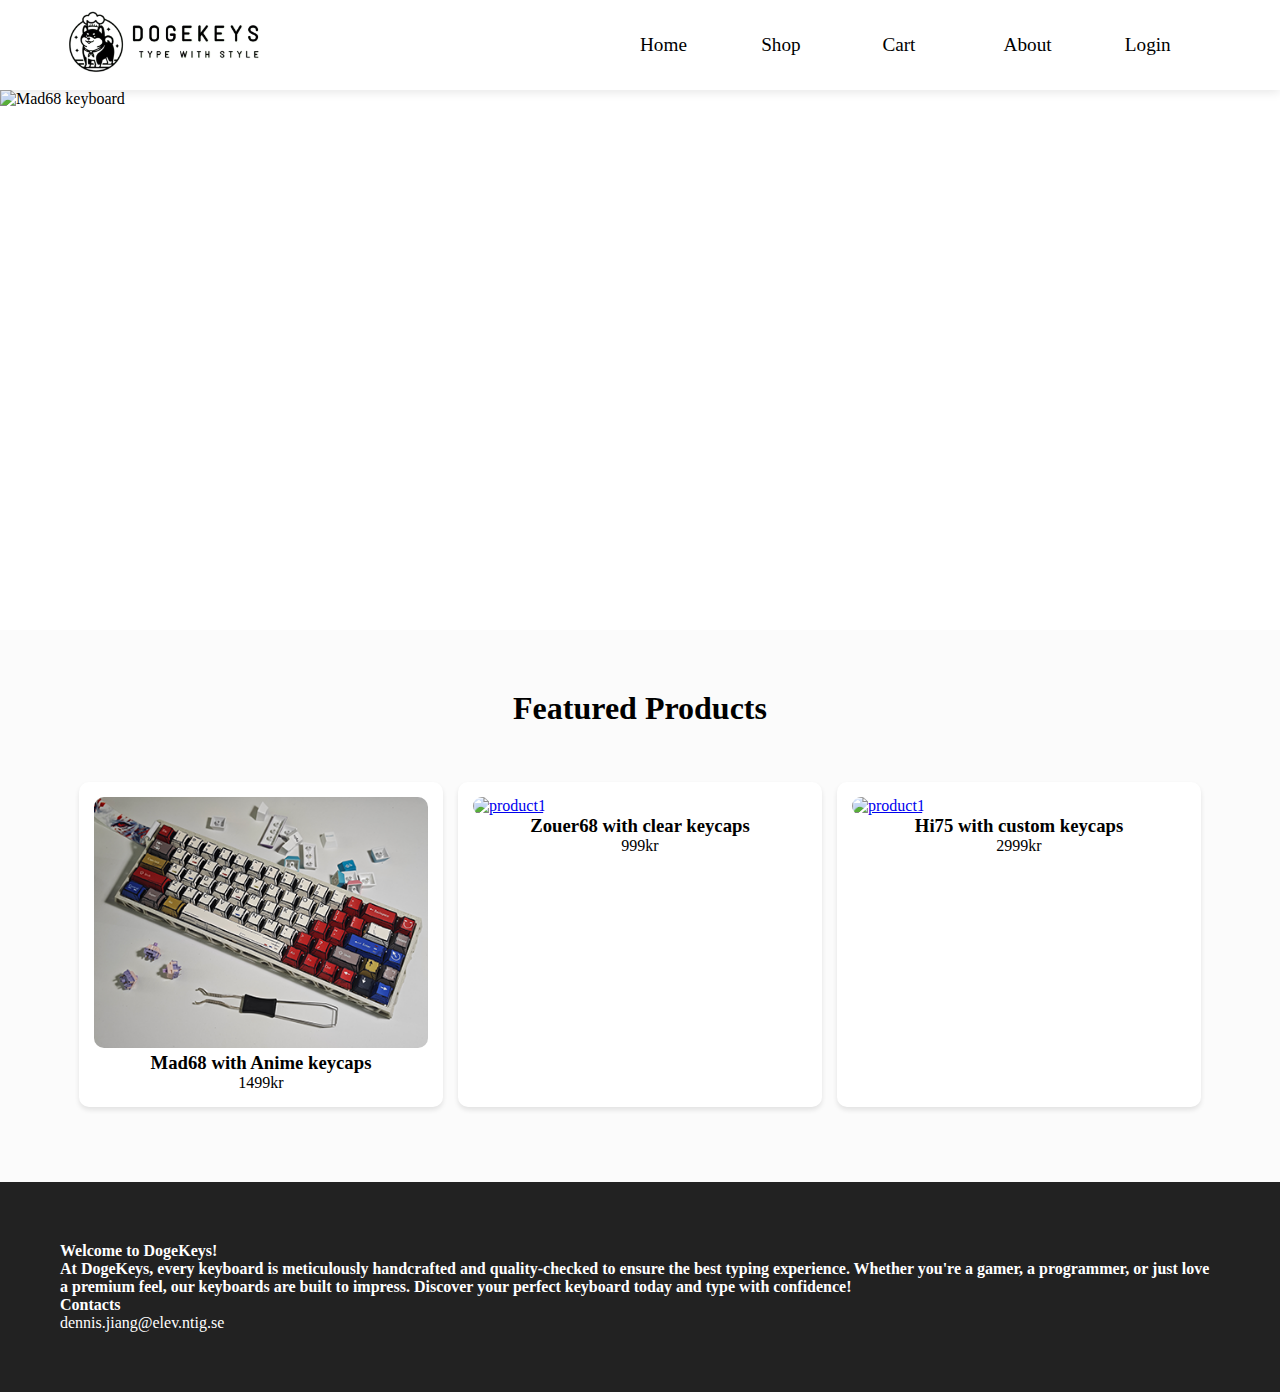
==== index.html @ 95613671 "Started on product page. Need to fix a quantity and desciption" ====
<!DOCTYPE html>
<html lang="en">
<head>
  <meta charset="UTF-8">
  <meta name="viewport" content="width=device-width, initial-scale=1.0">
  <title>Store R</title>
  <link href="https://fonts.googleapis.com/icon?family=Material+Icons" rel="stylesheet">
  <link rel="stylesheet" href="css/stylesheet.css">
</head>
<body>
  
  <!-- Header + nav -->
  <header>
    <h1><img src="img/Logo.png" alt="Doge Keys"> </h1>
    <nav class="desktop-nav">
      <ul>
        <li><a href="index.html">Home</a></li>
        <li><a href="Shop.html">Shop</a></li>
        <li><a href="Cart.html">Cart</a></li>
        <li><a href="About.html">About</a></li>
        <li><a href="index.html">Login</a></li>
      </ul>
    </nav>
    <div class="menu-button">
      <i class="material-icons">menu</i>
    </div>
  </header>
  
  
  
  
  <!-- Menu för mobil -->
  <nav class="menu">
    <ul>
      <li><a href="index.html">Home</a></li>
      <li><a href="Shop.html">Shop</a></li>
      <li><a href="About.html">About</a></li>
      <li><a href="#">Serch</a></li>
      <li><a href="#">Login</a></li>
      <li><a href="Cart.html">Cart</a></li>
    </ul>
  </nav>
  
  <div class="fade-layer"></div>
  
  <main>
    <img src="img/MadPlant.jpg" alt="Mad68 keyboard"> 
  </main>
  
  
  <!-- Section cards -->
  
  <section class="featured-section">
    <h2>Featured Products</h2>
    <div class="product-grid">
      <div class="product-card" onclick="">
        <div class="product-image">
          <a href="Shop.html"><img src="img/AnimeKeybPNG.png" alt="product1"></a>
        </div>
        <h3>Mad68 with Anime keycaps</h3>
        <p>1499kr</p>
      </div>
      
      <div class="product-card" onclick="">
        <div class="product-image">
          <a href="Shop.html"><img src="img/ClearKeyb.jpg" alt="product1"></a>
        </div>
        <h3>Zouer68 with clear keycaps</h3>
        <p>999kr</p>
      </div>
      
      <div class="product-card" onclick="">
        <div class="product-image">
          <a href="Shop.html"><img src="img/MainKeyb.jpg" alt="product1"></a>
        </div>
        <h3>Hi75 with custom keycaps</h3>
        <p>2999kr</p>
      </div>
      
    </div>
  </section>
  
  <footer class="main-footer">
    <h4>Welcome to DogeKeys!</h4>
    <h4>At DogeKeys, every keyboard is meticulously handcrafted and quality-checked to ensure the best typing experience. Whether you're a gamer, a programmer, or just love a premium feel, our keyboards are built to impress.
      
      Discover your perfect keyboard today and type with confidence!</h3>
    <h4>Contacts</h4>
    <p>dennis.jiang@elev.ntig.se</p>


  </footer>
  <script src="js/main.js"></script>
  
  
  
  
  
  
  
  
  
  
</body>
</html>
---- css/stylesheet.css ----
* {
    margin: 0;
    padding: 0;
    box-sizing: border-box;
    width: 100%;
}

html,body {
    width: 100%;
    height: 100%;
}


/* Gemensamt code */

.fade-layer{
    position: fixed;
    top: 50vh;
    left: 0;
    right: 0;
    bottom: 0;
    display: none;
    z-index: 5;
}

.fade-layer.visible{
    display: block;
}



/* Featured Section */
.featured-section {
    padding: 60px 5%;
    background-color: #fbfbfb;
}

.featured-section h2 {
    text-align: center;
    margin-bottom: 40px ;
    font-size: 2rem;
    color: black;
}

.product-grid {
    display: grid;
    grid-template-columns: repeat(auto-fit, minmax(300px, 1fr));
    gap: 30px;
}

.product-card {
    background: white;
    border-radius: 10px;
    box-shadow: 0 3px 5px rgba(0,0,0,0.1);
    padding: 15px;
}

.product-card h3 {
    text-align: center;
}

.product-card p {
    text-align: center;
}

.product-card:hover {
    transform: translateY(-5px);
}

.product-image img{
    width: 100%;
    height: 100%;
    object-fit: cover;
    border-radius: 10px;
}

/* Footer */

.main-footer {
    background-color:#222;
    color: white;
    padding: 60px;
}

/* Shop site */


body.shop-site header {
    background-color: white;
}


body.shop-site header img{
    margin-right: 50px;
}

body.shop-site header .back-to-home{
    justify-content: center;
    margin-left: 20px;
}

header .back-to-home{
    color: black;
    font-size: 3rem;
    cursor: pointer;
}

.product-grid {
    display: grid;
    padding: 15px;
    gap: 15px;
}

.product {
    padding: 15px;
    border-radius: 10px;
}

.product img{
    width: 100%;
    border-radius: 10px;
}

/* About us */ 

.about-main {
    padding: 40px;
    background-color: #fbfbfb;
    display: flex;
    flex-direction: column;
}

.about-sub{
    display: flex;
    flex-wrap: wrap;
    gap: 40px;
    margin-bottom: 60px;
    align-items: center;
}

.about-text {
    flex: 1;
    min-width: 300px;
}

.about-text h1{
    font-size: 3rem;
    margin-bottom: 20px;
    color: black;
}

.about-text p {
    margin-bottom: 15px;
    line-height: 1.6;
    color: black;
}

.about-img {
    flex: 1;
}
.about-img img{
    width: 100%;
    border-radius: 5px;
    box-shadow: 0 5px 15px rgba(0,0,0,0.1);
}

.team-container{
    width: 100%;
    margin-top: 40px;
}

.team-section{
    text-align: center;
    padding: 60px;
    width: 100%;
}

.team-cards {
    display: flex;
    flex-wrap: wrap;
    justify-content: center;
    gap: 30px;
    width: 100%;

}

.team-card {
    flex: 1;
    max-width: 300px;
    padding: 30px 20px;
    background: white;
    border-radius: 10px;
    box-shadow: 0 5px 15px rgba(0,0,0,0.1);
    transition: transform 0.3s;
    
}

.team-card:hover {
    transform: translateY(-10px);
}

.team-img{
    width: 150px;
    height: 150px;
    margin: 0 auto 20px;
    overflow: hidden;
    border-radius: 50%;
    border: 3px solid white;
}

.team-img img{
    width: 100%;
    height: 100%;
    object-fit: cover;
}

.team-section h2{
    font-size: 2.5rem;
    margin-bottom: 50px;
    color: black;

}
.team-card h3 {
    margin-bottom: 5px;
}

.team-card p{
    line-height: 1.5;
    margin-bottom: 10px;
}

/* Prodect-Page */

.product-page{
    padding: 40px 5%;
    margin: 0 auto;
    width: 100%;
    max-width: 1200px;
}

.product-container{
    display: flex;
    flex-wrap: wrap;
    gap: 40px;

}

.product.img {
    flex: 1;
    min-width: 300px;
}

.main-img {
    width: 100%;
    height: 400px;
    object-fit: cover;
    border-radius: 5px;
    margin-bottom: 10px;
}

.seb-img {
    display: flex;
    gap:10px 
}

.thumbnail {
    width: 70px;
    height: 70px;
    object-fit: cover;
    border-radius: 4px;
    border: 2px solid white;
}

.product-info {
    flex: 1;
}

.product-info h1 {
    font-size: 2rem;
    margin-bottom: 10px;
}

.price {
    font-size: 1.5rem;
    font-weight: bold;
    margin-bottom: 20px;
}

.color-options{
    margin: 20px ;
}

.colors {
    display: flex;
    gap: 10px;
}

.color {
    width: 30px;
    height: 30px;
    border-radius: 50%;
}

.black { background: #222; }
.white { background: #fff; border: 1px solid #ddd; }
.gray { background: #888; }





/* Phone code */ 
@media (max-width: 500px) {
    
    body {
        display: grid;
        min-height: 100vh;
        grid-template-rows:10vh auto auto auto;
        grid-template-areas: 
        'hd'
        'mn'
        'nav'
        'ft';
    }
    
    
    
    header {
        grid-area: hd;
        display: flex;
        justify-content: space-between;
        align-items: center;
        background-color: whitesmoke;
        color: black;
        /* padding: 15px; */
    }
    
    nav {
        grid-area: nav;
        position: fixed;
        right: -100vh;
        width: 100vw;
        height: 50vh;
        transition: right 0.3s;
    }
    
    header h1 img {
        width: 200px;
    }
    
    
    main {
        grid-area: mn;
        display: flex;
        justify-content: center;
        /* padding: 10px; */
    }
    
    main img{
        max-width: auto;
        height: 40vh;
        object-fit: cover;
    }
    
    .menu {
        position:fixed;
        right:-100vw;
        height: 50vh;
        width: 100vw;
        background-color: black;
        display: flex;
        align-items: center;
        justify-content: center;
        
    }
    
    h1 {
        margin-left: 15px;
    }
    
    .menu ul{
        list-style: none;
        text-align: center;
        display: flex;
        flex-direction: column;
        align-items: center;
        padding: 0;
        width: auto;
    }
    
    .menu ul li{
        margin:10px;
        font-size: 1rem;
    }
    
    .menu ul li a {
        color: white;
        text-decoration: none;
        font-weight: bold;
        padding: 10px 20px;
        box-sizing: border-box;
    }
    
    .menu ul li a:hover {
        background-color: white;
        color: black;
        border-radius: 5px;
    }
    
    .menu-button{
        width: 40px;
        height: 40px;
        margin-right: 20px;
    }
    
    .menu-button i.material-icons{
        font-size: 2.5rem;
        width: 40px;
        height: 40px;
        
    }
    
    
    .show{
        right: 0;
    }
    
    
    .desktop-nav {
        display: none;
    }
    
}



/* For desktop */

@media (min-width: 600px) {
    
    body {
        display: grid;
        grid-template-rows:10vh auto auto auto;
        grid-template-areas:
        'hd'
        'mn'
        'ft';
    }
    
    
    header {
        grid-area: hd;
        position: sticky;
        top: 0;
        display: flex;
        justify-content: space-between;
        align-items: center;
        padding: 20px 5%;
        background-color: white;
        box-shadow: 0 2px 10px rgba(0,0,0,0.1);
        z-index: 1000;
    }
    
    h1 {
        color: white;
        font-size: 2rem;
        letter-spacing: 2px;
    }
    
    
    h1 img {
        width: 200px;
        
    }
    .desktop-nav {
        grid-area: nav;
        display: flex;
        justify-content: center;
        align-items: center;
        padding: 10px 0;
        background-color: white;
    }
    
    .desktop-nav ul {
        display: flex;
        list-style: none;
        gap: 30px;
    }
    
    .desktop-nav ul li {
        display: inline;
    }
    
    .desktop-nav ul li a {
        text-decoration: none;
        color: black;
        font-weight: 500;
        font-size: 1.2rem;
        position: relative;
        padding: 5px 0;
    }
    
    .desktop-nav ul li a::after {
        content: '';
        position: absolute;
        bottom: 0;
        left: 0;
        width: 0;
        height: 2px;
        background-color: black;
        transition: width 0.3s;
    }
    
    .desktop-nav ul li a:hover::after {
        width: 100%;
    }
    
    
    /* Main */
    
    
    main {
        grid-area: mn;
        display: flex;
        justify-content: center;
        align-items: center;
        padding: 0;
    }
    
    main img{
        max-width: 100%;
        height: 60vh;
        object-fit: cover;
        object-position: center;
    }
    
    
    
    
    /* Tarbort burger menu */
    .menu{
        display: none;
    }
    
    
    .menu-button{
        display: none;
    }

    /* Shop site */

    .material-icons{
        display:none;
    }

    body.shop-site header img{
        margin-right: 200px;
    }
    
    
    
}
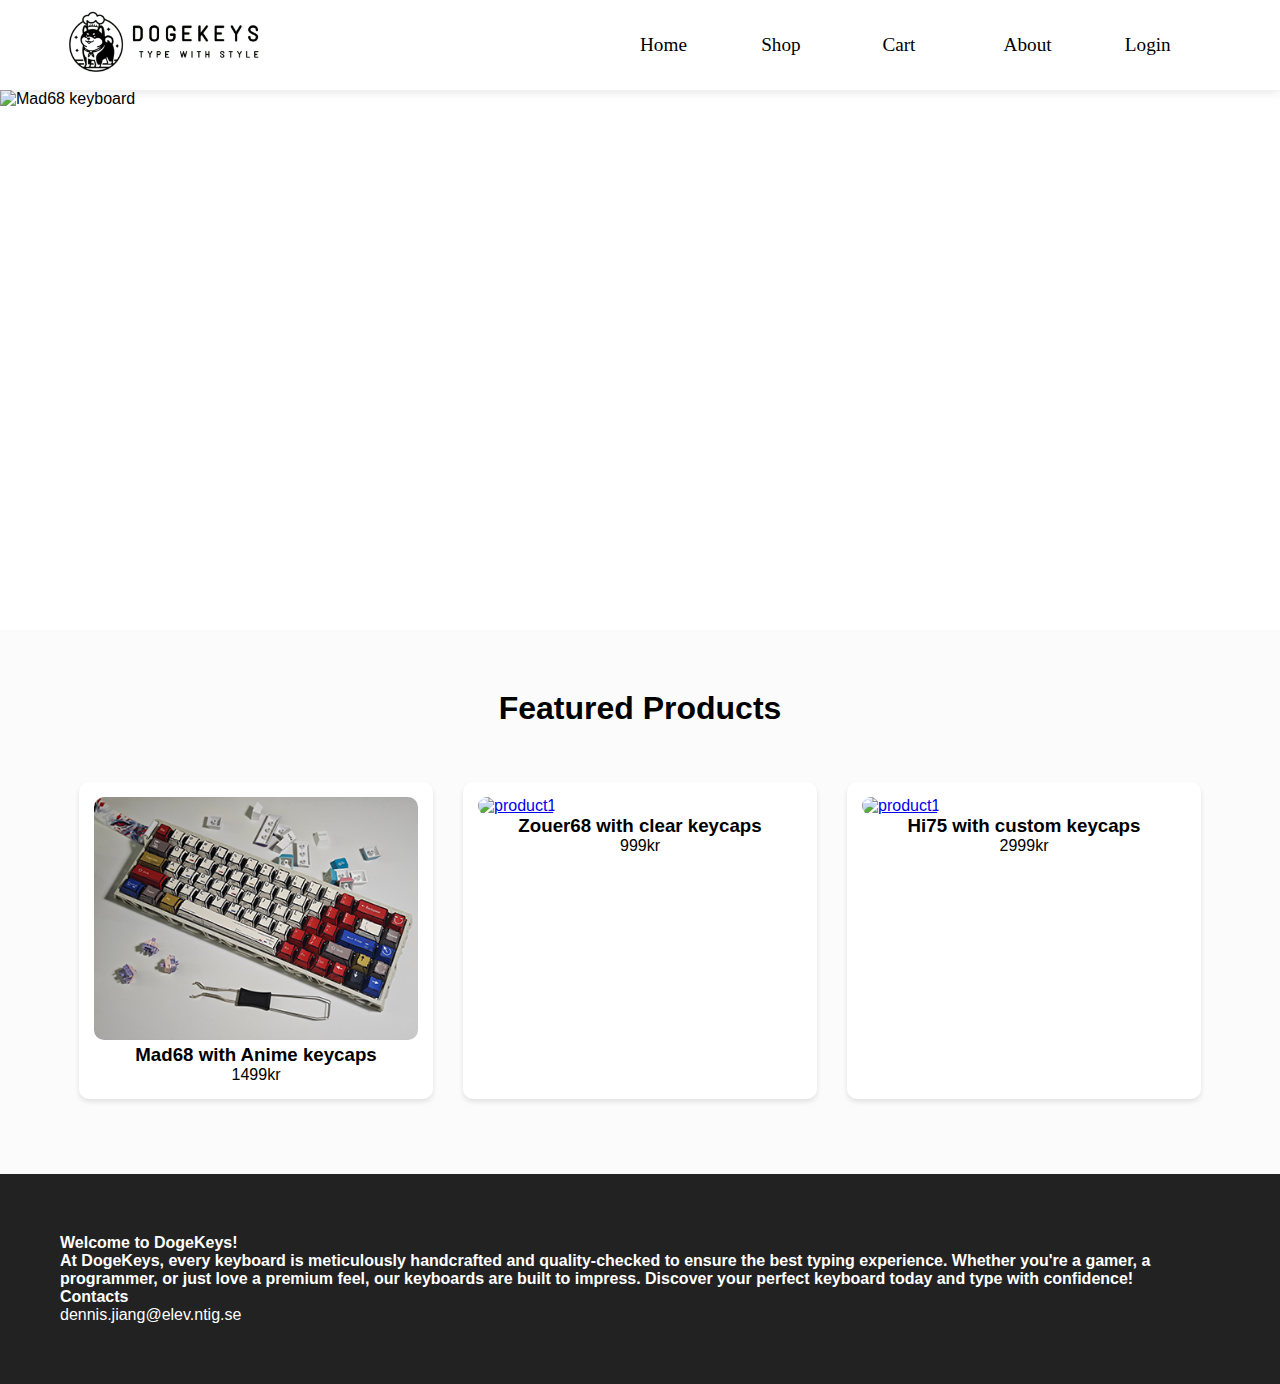
==== commit 3e9361f8: "fixed fonts" ====
--- a/index.html
+++ b/index.html
@@ -6,6 +6,7 @@
   <title>Store R</title>
   <link href="https://fonts.googleapis.com/icon?family=Material+Icons" rel="stylesheet">
   <link rel="stylesheet" href="css/stylesheet.css">
+  
 </head>
 <body>
   
--- a/css/stylesheet.css
+++ b/css/stylesheet.css
@@ -1,14 +1,21 @@
-* {
+@font-face{
+    font-family: myFont;
+    src:url(misc/Spartan-Regular.ttf) format("truetype");
+}
+
+
+*{
     margin: 0;
     padding: 0;
     box-sizing: border-box;
     width: 100%;
-}
-
+    font-family: myFont, sans-serif;
+}
 html,body {
     width: 100%;
     height: 100%;
 }
+
 
 
 /* Gemensamt code */
@@ -45,7 +52,8 @@
 .product-grid {
     display: grid;
     grid-template-columns: repeat(auto-fit, minmax(300px, 1fr));
-    gap: 30px;
+    gap: 60px;
+
 }
 
 .product-card {
@@ -86,7 +94,7 @@
 
 
 body.shop-site header {
-    background-color: white;
+    background-color:white;
 }
 
 
@@ -108,7 +116,7 @@
 .product-grid {
     display: grid;
     padding: 15px;
-    gap: 15px;
+    gap: 30px;
 }
 
 .product {
@@ -231,11 +239,21 @@
 
 /* Prodect-Page */
 
+.product-site{
+    background-color: #fbfbfb;
+}
+
+body.product-site header .back-to-home{
+    justify-content: center;
+    padding-left: 60px;
+}
+
 .product-page{
     padding: 40px 5%;
     margin: 0 auto;
     width: 100%;
     max-width: 1200px;
+    background-color: #fbfbfb;
 }
 
 .product-container{
@@ -245,7 +263,7 @@
 
 }
 
-.product.img {
+.product-img {
     flex: 1;
     min-width: 300px;
 }
@@ -258,7 +276,7 @@
     margin-bottom: 10px;
 }
 
-.seb-img {
+.sub-img {
     display: flex;
     gap:10px 
 }
@@ -280,6 +298,11 @@
     margin-bottom: 10px;
 }
 
+.product-name {
+    font: size 2rem;
+    color: black;
+}
+
 .price {
     font-size: 1.5rem;
     font-weight: bold;
@@ -303,10 +326,38 @@
 
 .black { background: #222; }
 .white { background: #fff; border: 1px solid #ddd; }
-.gray { background: #888; }
-
-
-
+.aqua { background: aqua; border: 1px solid black; }
+
+
+.quantity {
+    display: flex;
+    align-items: center;
+    gap: 10px;
+}
+
+.quantity input {
+    width: 60px;
+    padding: 5px;
+}
+
+.add_cart {
+    background: black;
+    color: white;
+    border: none;
+    padding: 15px 25px;
+    font-size: 1rem;
+    border-radius: 5px;
+    cursor: pointer;
+    margin: 20px 0;
+    width: 100%;
+    margin-top: 50px;
+}
+
+.add_cart:hover{
+    transform: translateY(-5px);
+}
+
+/* Footer */ 
 
 
 /* Phone code */ 
@@ -429,6 +480,21 @@
     .desktop-nav {
         display: none;
     }
+
+    /* Product page */
+
+    .product-page {
+        padding: 20px;
+    }
+
+    .main-img {
+        height: 250px;
+    }
+    
+    .thumbnail {
+        width: 60px;
+        height: 60px;
+    }
     
 }
 
@@ -498,6 +564,7 @@
         font-size: 1.2rem;
         position: relative;
         padding: 5px 0;
+        font-family: myFont;
     }
     
     .desktop-nav ul li a::after {
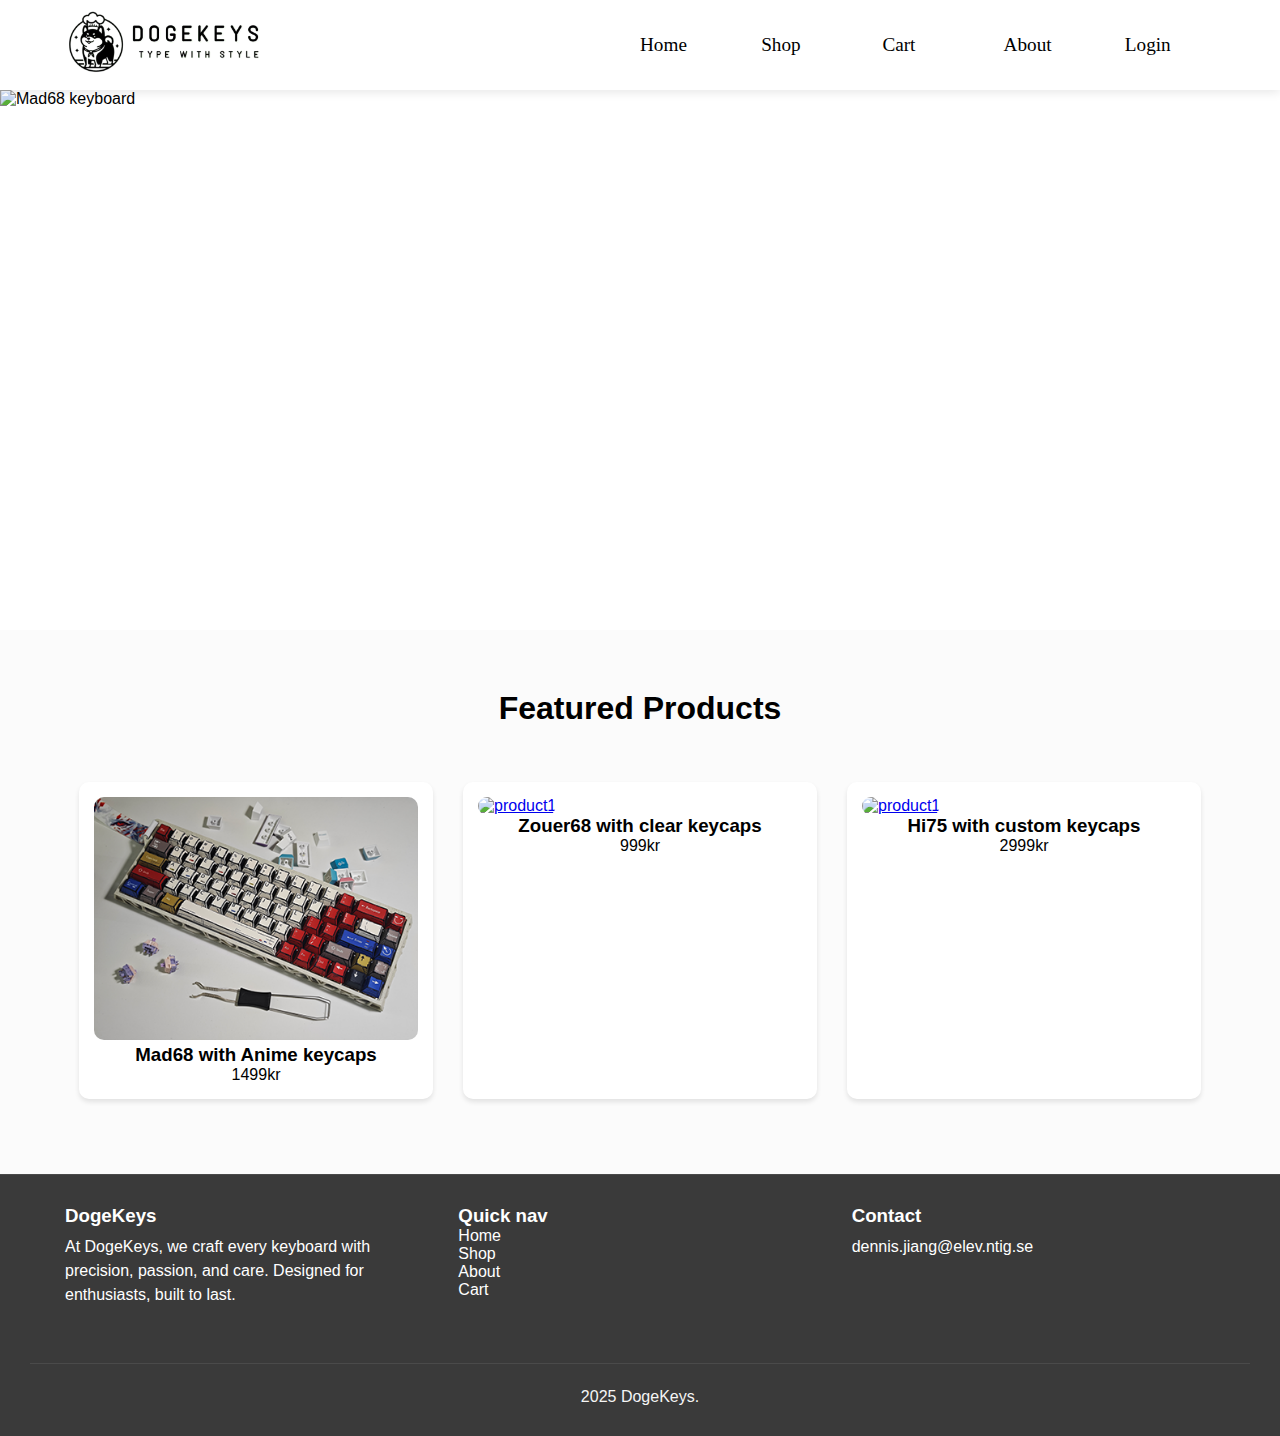
==== commit 6a1231b4: "fixed footer for all pages" ====
--- a/index.html
+++ b/index.html
@@ -82,14 +82,32 @@
   </section>
   
   <footer class="main-footer">
-    <h4>Welcome to DogeKeys!</h4>
-    <h4>At DogeKeys, every keyboard is meticulously handcrafted and quality-checked to ensure the best typing experience. Whether you're a gamer, a programmer, or just love a premium feel, our keyboards are built to impress.
-      
-      Discover your perfect keyboard today and type with confidence!</h3>
-    <h4>Contacts</h4>
-    <p>dennis.jiang@elev.ntig.se</p>
+    <div class="footer-context">
+      <div class="footer-section">
+        <h3>DogeKeys</h3>
+        <p>At DogeKeys, we craft every keyboard with precision, passion, and care. Designed for enthusiasts, built to last.</p>
+      </div>
+
+      <div class="footer-section">
+        <h3>Quick nav</h3>
+        <ul>
+          <li><a href="index.html">Home</a></li>
+          <li><a href="Shop.html">Shop</a></li>
+          <li><a href="About.html">About</a></li>
+          <li><a href="Cart.html">Cart</a></li>
+        </ul>
+      </div>
 
 
+      <div class="footer-section">
+        <h3>Contact</h3>
+        <p>dennis.jiang@elev.ntig.se</p>
+      </div>
+    </div>
+
+    <div class="footer-bottom">
+      <p>2025 DogeKeys.</p>
+    </div>
   </footer>
   <script src="js/main.js"></script>
   
--- a/css/stylesheet.css
+++ b/css/stylesheet.css
@@ -358,7 +358,66 @@
 }
 
 /* Footer */ 
-
+.main-footer {
+    background-color: #3a3a3a;
+    color: white;
+    padding: 30px;
+    border-top: 1px solid #4a4a4a;
+    width: 100%;
+}
+
+.footer-context {
+    display: flex;
+    flex-wrap: wrap;
+    justify-content: space-around;
+    margin: 0 auto;
+    padding: 0 20px;
+}
+
+.footer-section {
+    flex: 1;
+    margin-bottom: 1.5rem;
+    padding: 0 15px;
+}
+¨
+.footer-section h3{
+    font-size: 1.2 rem;
+    margin-bottom: 1rem;
+    color: white;
+    font-weight: 500;
+    letter-spacing: 1px;
+}
+
+.footer-section p{
+    margin: 0.5rem 0;
+    line-height: 1.5;
+    color: white;
+    font-size: 1rem;
+}
+
+.footer-section ul{
+    list-style: none;
+    padding: 0;
+}
+
+.footer-section ul li a {
+    color: white;
+    text-decoration: none;
+    font-size: 1rem;
+}
+
+.footer-section ul li a:hover {
+    color: whitesmoke;
+}
+
+.footer-bottom{
+    text-align: center;
+    padding-top: 1.5rem;
+    border-top: 1px solid #4a4a4a;
+    margin-top: 1.5rem;
+    font-size: 1rem;
+    color:whitesmoke;
+}
 
 /* Phone code */ 
 @media (max-width: 500px) {
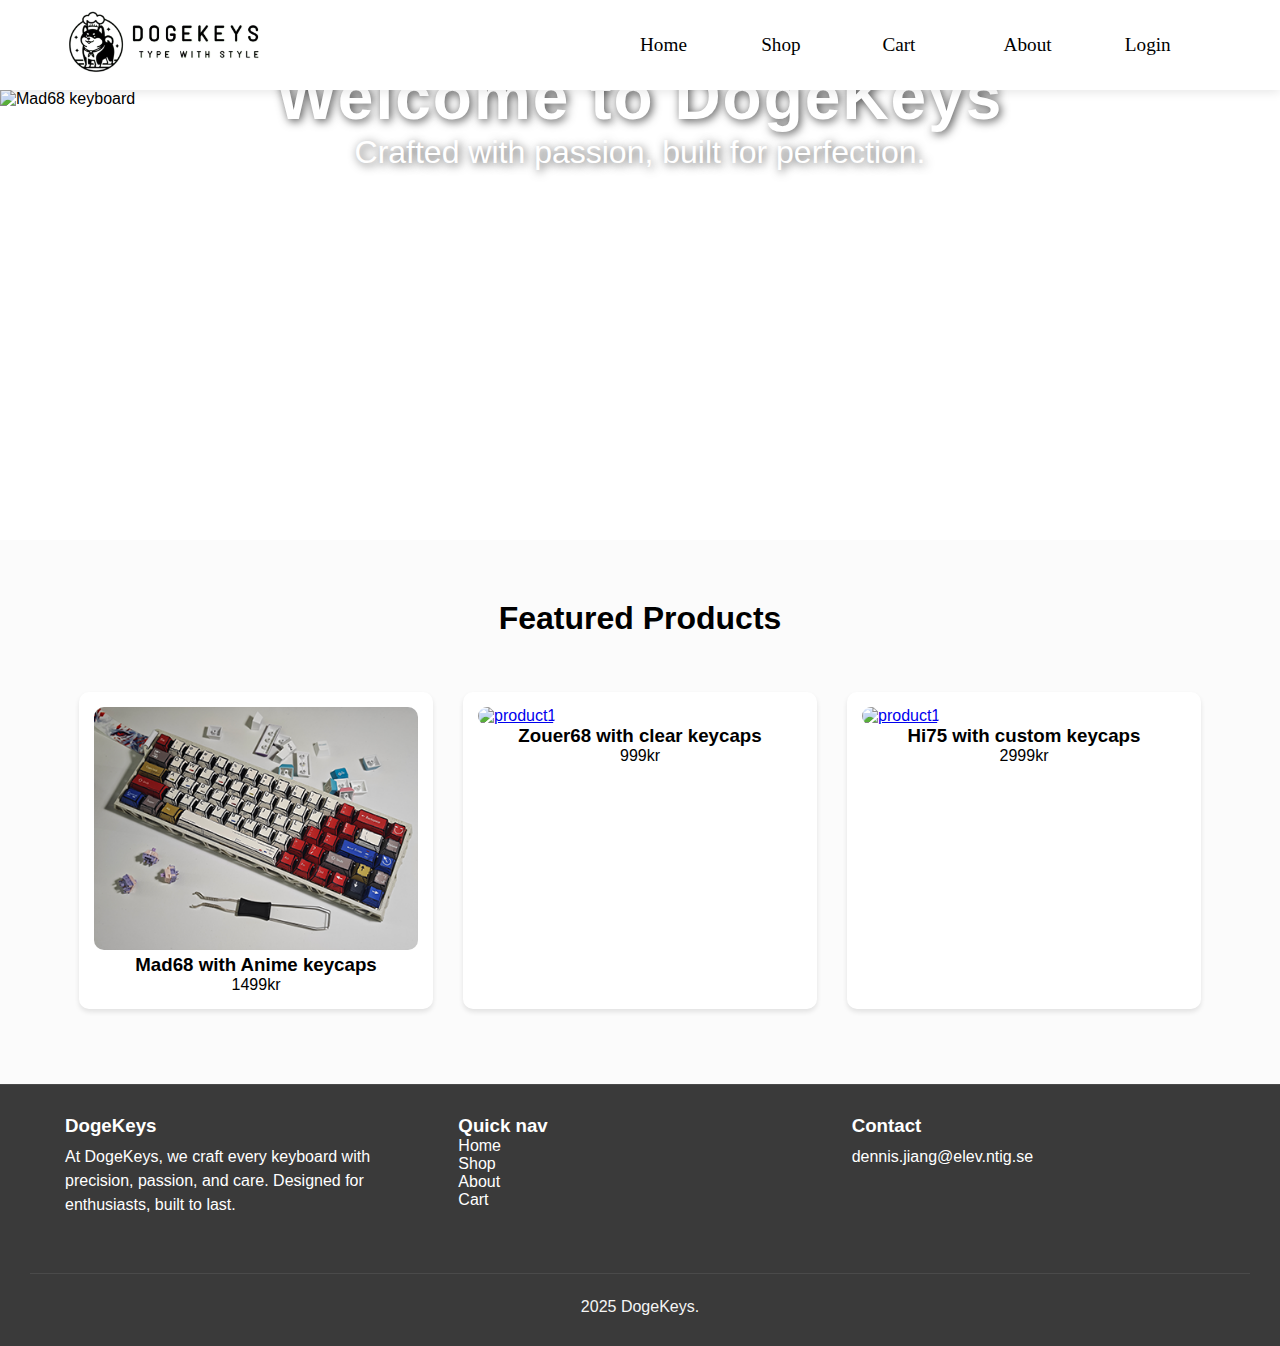
==== commit a5f19651: "Fixed all img" ====
--- a/index.html
+++ b/index.html
@@ -36,16 +36,19 @@
       <li><a href="index.html">Home</a></li>
       <li><a href="Shop.html">Shop</a></li>
       <li><a href="About.html">About</a></li>
-      <li><a href="#">Serch</a></li>
+      <li><a href="Cart.html">Cart</a></li>
       <li><a href="#">Login</a></li>
-      <li><a href="Cart.html">Cart</a></li>
     </ul>
   </nav>
   
   <div class="fade-layer"></div>
   
-  <main>
+  <main class="main-pic">
     <img src="img/MadPlant.jpg" alt="Mad68 keyboard"> 
+    <div class="main-text">
+      <h1>Welcome to DogeKeys</h1>
+      <p>Crafted with passion, built for perfection.</p>
+    </div>
   </main>
   
   
--- a/css/stylesheet.css
+++ b/css/stylesheet.css
@@ -13,7 +13,6 @@
 }
 html,body {
     width: 100%;
-    height: 100%;
 }
 
 
@@ -27,13 +26,42 @@
     right: 0;
     bottom: 0;
     display: none;
-    z-index: 5;
+    z-index: 1000;
 }
 
 .fade-layer.visible{
     display: block;
 }
 
+
+.main-pic {
+    display: flex;
+    justify-content: center;
+    align-items: center;
+    height: 50vh;
+    width: 100%;
+    overflow: hidden;
+}
+
+.main-pic img{
+    width: 100%;
+    height: 100%;
+    object-fit: cover;
+    object-position: center;
+}
+
+.main-text{
+    position: absolute;
+    text-align: center;
+    color: white;
+    font-size: 2rem;
+    text-shadow: 2px 2px 10px rgba(0, 0, 0, 0.7);
+    margin-bottom: 400px;
+}
+
+.main-text h1 {
+    font-size: 4rem;
+}
 
 
 /* Featured Section */
@@ -241,6 +269,9 @@
 
 .product-site{
     background-color: #fbfbfb;
+    display: flex;
+    flex-direction: column;
+    min-height: 100vh;
 }
 
 body.product-site header .back-to-home{
@@ -357,6 +388,17 @@
     transform: translateY(-5px);
 }
 
+.product-simular {
+    background: white;
+    border-radius: 10px;
+    box-shadow: 0 3px 5px rgba(0,0,0,0.1);
+    max-width: 500px;
+}
+
+.product-simular:hover {
+    transform: translateY(-5px);
+}
+
 /* Footer */ 
 .main-footer {
     background-color: #3a3a3a;
@@ -444,6 +486,11 @@
         color: black;
         /* padding: 15px; */
     }
+
+    .main-text{
+        font-size: 1rem;
+        z-index: 1;
+    }
     
     nav {
         grid-area: nav;
@@ -452,6 +499,7 @@
         width: 100vw;
         height: 50vh;
         transition: right 0.3s;
+        z-index: 2;
     }
     
     header h1 img {
@@ -555,6 +603,20 @@
         height: 60px;
     }
     
+
+    /* footer */
+
+    .footer-context {
+        flex-direction: column;
+    }
+
+    .footer-section {
+        margin-bottom: 2rem;
+        text-align: center;
+    }
+
+
+
 }
 
 
@@ -565,7 +627,7 @@
     
     body {
         display: grid;
-        grid-template-rows:10vh auto auto auto;
+        grid-template-rows:10vh auto auto;
         grid-template-areas:
         'hd'
         'mn'
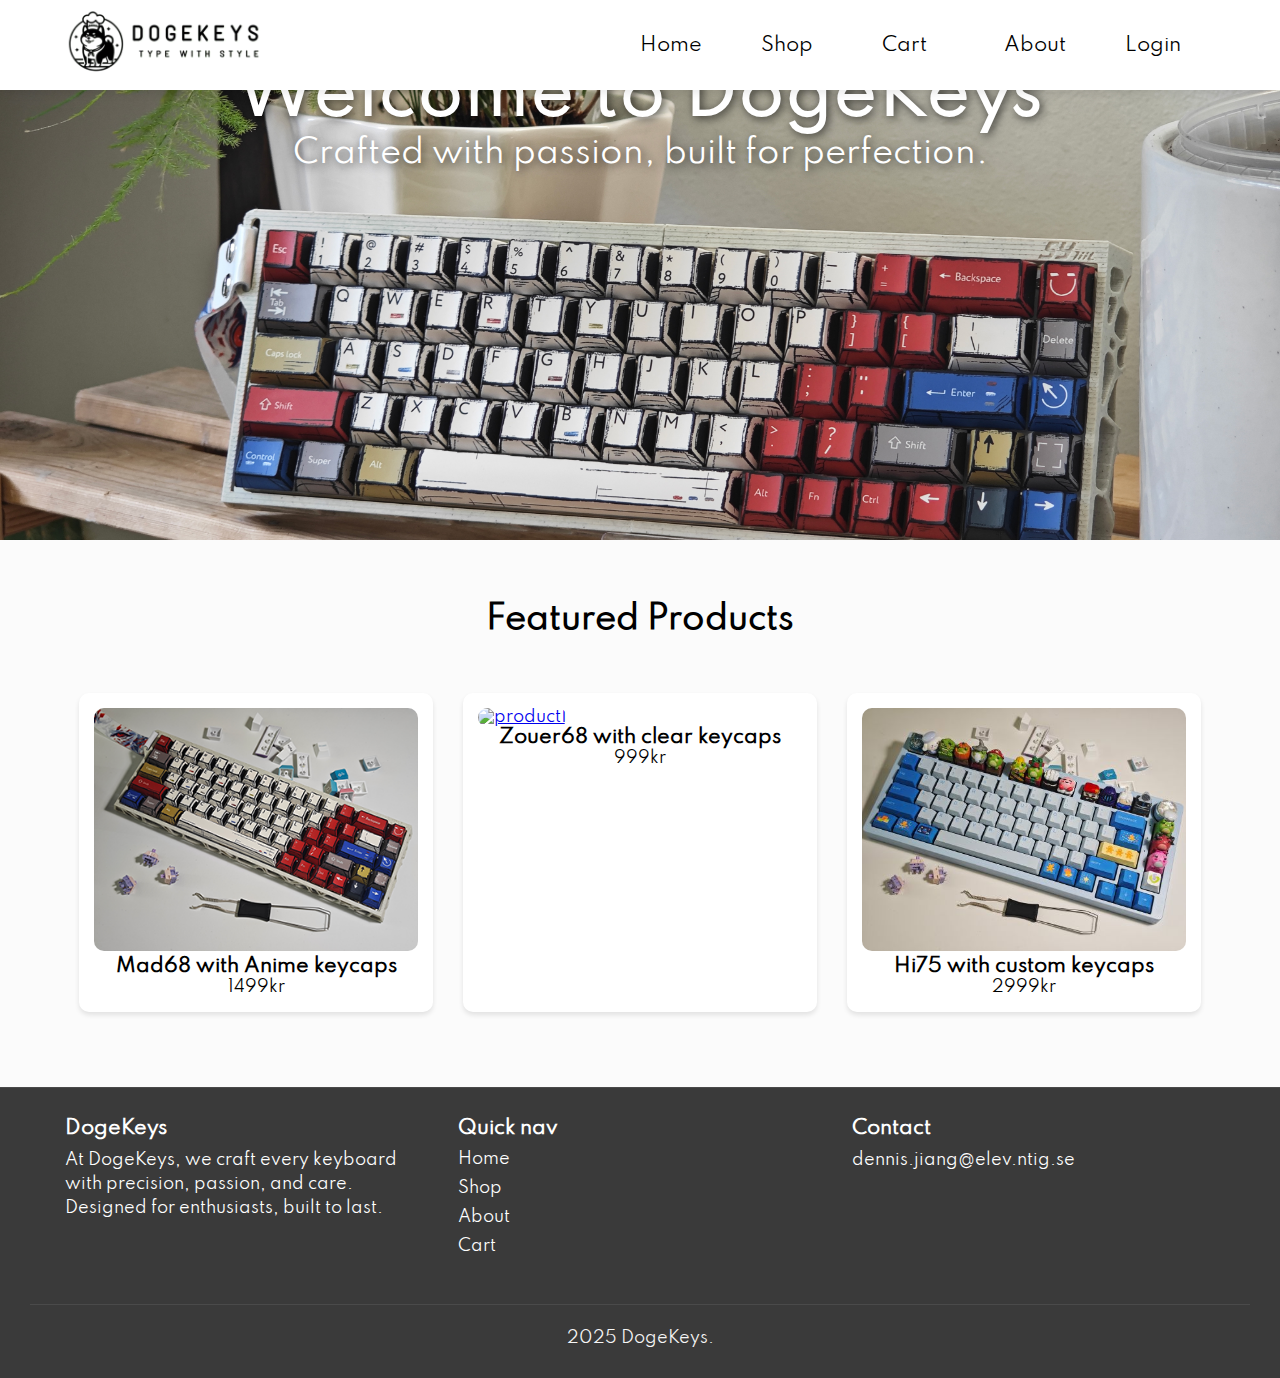
==== commit 6486cd63: "final changes, fixed fonts, img, kode" ====
--- a/index.html
+++ b/index.html
@@ -44,7 +44,8 @@
   <div class="fade-layer"></div>
   
   <main class="main-pic">
-    <img src="img/MadPlant.jpg" alt="Mad68 keyboard"> 
+    <img class = "desktop" src="img/MadPlant.jpg" alt="Mad68 keyboard"> 
+    <img class= "phone" src="img/MadPlantP.jpg" alt="Mad68 keyboard"> 
     <div class="main-text">
       <h1>Welcome to DogeKeys</h1>
       <p>Crafted with passion, built for perfection.</p>
@@ -67,7 +68,7 @@
       
       <div class="product-card" onclick="">
         <div class="product-image">
-          <a href="Shop.html"><img src="img/ClearKeyb.jpg" alt="product1"></a>
+          <a href="Cart.html"><img src="img/ClearKeyb.jpg" alt="product1"></a>
         </div>
         <h3>Zouer68 with clear keycaps</h3>
         <p>999kr</p>
@@ -90,7 +91,7 @@
         <h3>DogeKeys</h3>
         <p>At DogeKeys, we craft every keyboard with precision, passion, and care. Designed for enthusiasts, built to last.</p>
       </div>
-
+      
       <div class="footer-section">
         <h3>Quick nav</h3>
         <ul>
@@ -100,28 +101,18 @@
           <li><a href="Cart.html">Cart</a></li>
         </ul>
       </div>
-
-
+      
+      
       <div class="footer-section">
         <h3>Contact</h3>
         <p>dennis.jiang@elev.ntig.se</p>
       </div>
     </div>
-
+    
     <div class="footer-bottom">
       <p>2025 DogeKeys.</p>
     </div>
   </footer>
   <script src="js/main.js"></script>
-  
-  
-  
-  
-  
-  
-  
-  
-  
-  
 </body>
 </html>
--- a/css/stylesheet.css
+++ b/css/stylesheet.css
@@ -1,6 +1,6 @@
 @font-face{
     font-family: myFont;
-    src:url(misc/Spartan-Regular.ttf) format("truetype");
+    src:url('/misc/Spartan-Regular.ttf') format("truetype");
 }
 
 
@@ -81,7 +81,7 @@
     display: grid;
     grid-template-columns: repeat(auto-fit, minmax(300px, 1fr));
     gap: 60px;
-
+    
 }
 
 .product-card {
@@ -217,7 +217,7 @@
     justify-content: center;
     gap: 30px;
     width: 100%;
-
+    
 }
 
 .team-card {
@@ -254,7 +254,7 @@
     font-size: 2.5rem;
     margin-bottom: 50px;
     color: black;
-
+    
 }
 .team-card h3 {
     margin-bottom: 5px;
@@ -291,7 +291,7 @@
     display: flex;
     flex-wrap: wrap;
     gap: 40px;
-
+    
 }
 
 .product-img {
@@ -330,7 +330,7 @@
 }
 
 .product-name {
-    font: size 2rem;
+    font-size: 2rem;
     color: black;
 }
 
@@ -423,7 +423,6 @@
 }
 ¨
 .footer-section h3{
-    font-size: 1.2 rem;
     margin-bottom: 1rem;
     color: white;
     font-weight: 500;
@@ -440,6 +439,10 @@
 .footer-section ul{
     list-style: none;
     padding: 0;
+}
+
+.footer-section ul li{
+    margin-top: 10px;
 }
 
 .footer-section ul li a {
@@ -486,10 +489,14 @@
         color: black;
         /* padding: 15px; */
     }
-
+    
     .main-text{
         font-size: 1rem;
         z-index: 1;
+    }
+
+    .desktop {
+        display: none;
     }
     
     nav {
@@ -515,7 +522,6 @@
     }
     
     main img{
-        max-width: auto;
         height: 40vh;
         object-fit: cover;
     }
@@ -535,6 +541,10 @@
     h1 {
         margin-left: 15px;
     }
+
+    .main-text h1{
+        font-size: 2rem;
+    }
     
     .menu ul{
         list-style: none;
@@ -587,13 +597,13 @@
     .desktop-nav {
         display: none;
     }
-
+    
     /* Product page */
-
+    
     .product-page {
         padding: 20px;
     }
-
+    
     .main-img {
         height: 250px;
     }
@@ -603,27 +613,27 @@
         height: 60px;
     }
     
-
+    
     /* footer */
-
+    
     .footer-context {
         flex-direction: column;
     }
-
+    
     .footer-section {
         margin-bottom: 2rem;
         text-align: center;
     }
-
-
-
+    
+    
+    
 }
 
 
 
 /* For desktop */
 
-@media (min-width: 600px) {
+@media (min-width: 500px) {
     
     body {
         display: grid;
@@ -654,6 +664,9 @@
         letter-spacing: 2px;
     }
     
+    .phone {
+        display: none;
+    }
     
     h1 img {
         width: 200px;
@@ -734,13 +747,13 @@
     .menu-button{
         display: none;
     }
-
+    
     /* Shop site */
-
+    
     .material-icons{
         display:none;
     }
-
+    
     body.shop-site header img{
         margin-right: 200px;
     }
